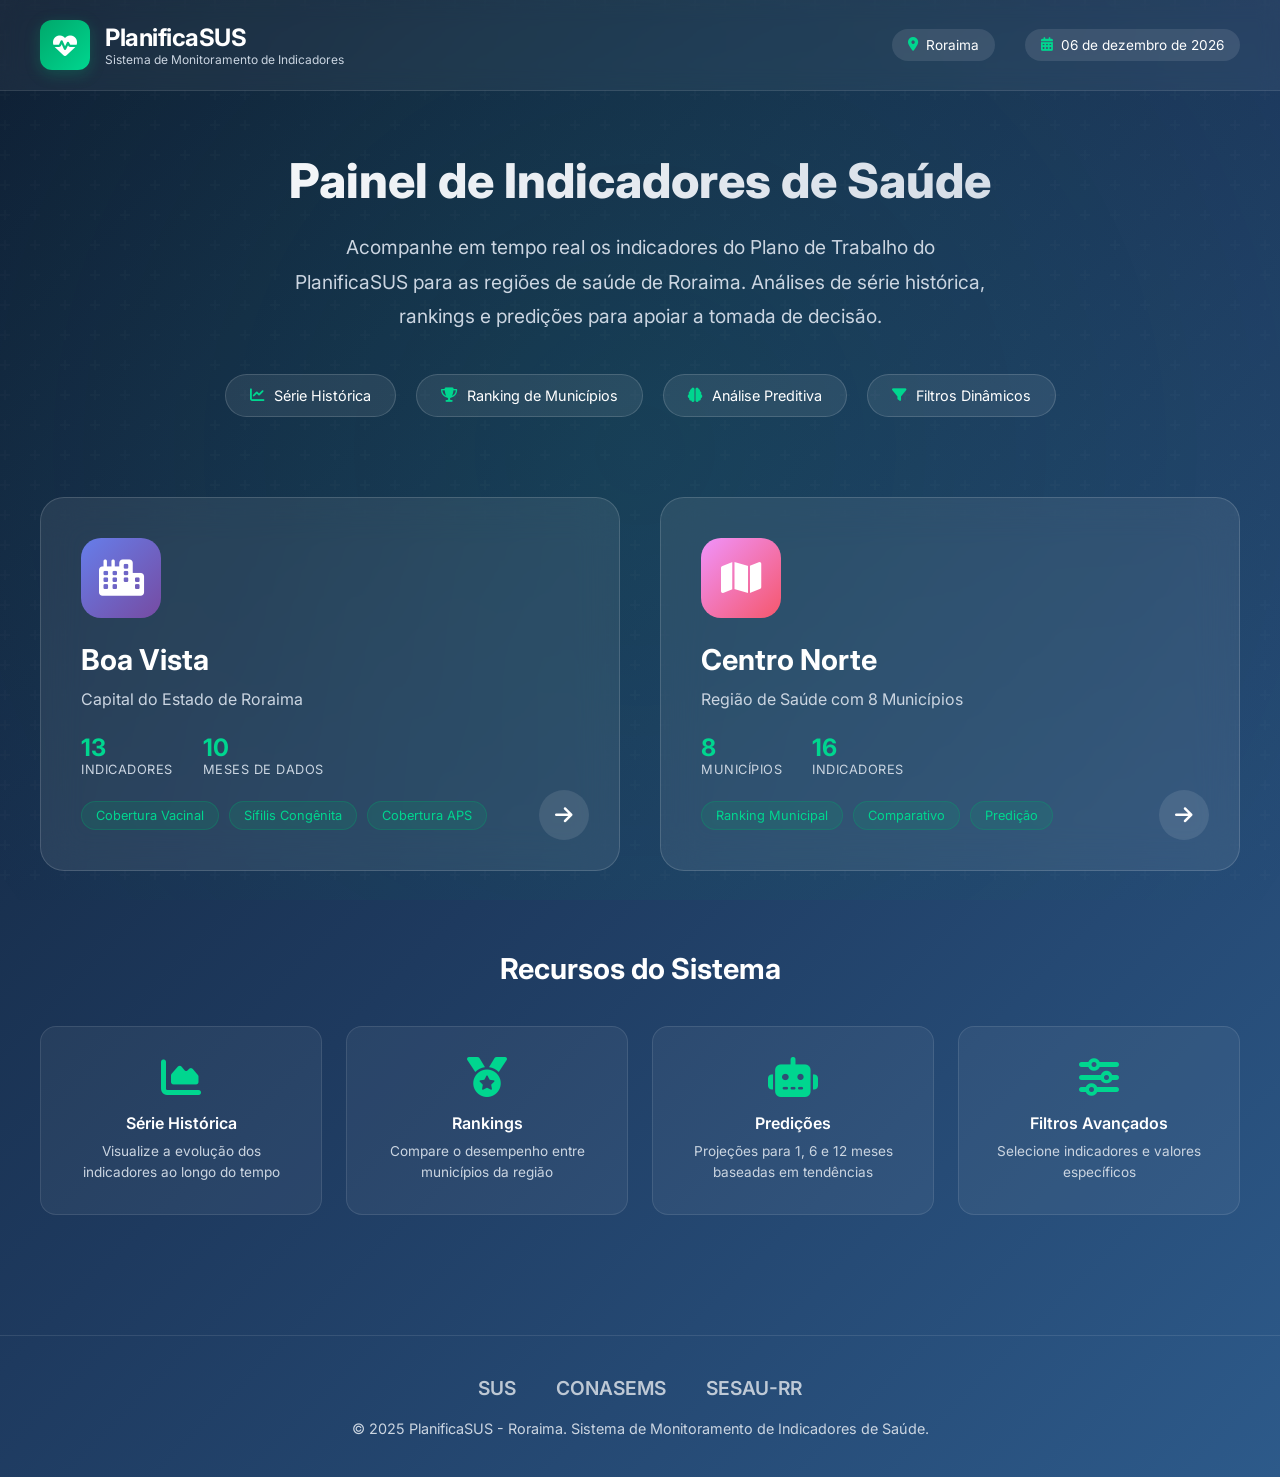
==== index.html @ 3f0791af "Add files via upload" ====
<!DOCTYPE html>
<html lang="pt-BR">
<head>
    <meta charset="UTF-8">
    <meta name="viewport" content="width=device-width, initial-scale=1.0">
    <title>PlanificaSUS - Roraima | Monitoramento de Indicadores</title>
    <link href="https://fonts.googleapis.com/css2?family=Inter:wght@300;400;500;600;700;800&display=swap" rel="stylesheet">
    <link rel="stylesheet" href="https://cdnjs.cloudflare.com/ajax/libs/font-awesome/6.4.0/css/all.min.css">
    <style>
        * {
            margin: 0;
            padding: 0;
            box-sizing: border-box;
        }

        :root {
            --primary: #1e3a5f;
            --primary-light: #2d5a8a;
            --primary-dark: #0f1f33;
            --accent: #00a86b;
            --accent-light: #00d68f;
            --gold: #d4a853;
            --white: #ffffff;
            --gray-50: #f8fafc;
            --gray-100: #f1f5f9;
            --gray-200: #e2e8f0;
            --gray-300: #cbd5e1;
            --gray-600: #475569;
            --gray-800: #1e293b;
        }

        body {
            font-family: 'Inter', sans-serif;
            background: linear-gradient(135deg, var(--primary-dark) 0%, var(--primary) 50%, var(--primary-light) 100%);
            min-height: 100vh;
            color: var(--white);
            overflow-x: hidden;
        }

        /* Animated Background */
        .bg-animation {
            position: fixed;
            top: 0;
            left: 0;
            width: 100%;
            height: 100%;
            z-index: 0;
            overflow: hidden;
        }

        .bg-animation::before {
            content: '';
            position: absolute;
            width: 200%;
            height: 200%;
            top: -50%;
            left: -50%;
            background: radial-gradient(circle, rgba(0, 168, 107, 0.1) 0%, transparent 50%);
            animation: pulse 15s ease-in-out infinite;
        }

        .bg-animation::after {
            content: '';
            position: absolute;
            width: 100%;
            height: 100%;
            background: url("data:image/svg+xml,%3Csvg width='60' height='60' viewBox='0 0 60 60' xmlns='http://www.w3.org/2000/svg'%3E%3Cg fill='none' fill-rule='evenodd'%3E%3Cg fill='%23ffffff' fill-opacity='0.03'%3E%3Cpath d='M36 34v-4h-2v4h-4v2h4v4h2v-4h4v-2h-4zm0-30V0h-2v4h-4v2h4v4h2V6h4V4h-4zM6 34v-4H4v4H0v2h4v4h2v-4h4v-2H6zM6 4V0H4v4H0v2h4v4h2V6h4V4H6z'/%3E%3C/g%3E%3C/g%3E%3C/svg%3E");
            opacity: 0.5;
        }

        @keyframes pulse {
            0%, 100% { transform: scale(1) rotate(0deg); }
            50% { transform: scale(1.1) rotate(180deg); }
        }

        /* Header */
        .header {
            position: relative;
            z-index: 10;
            padding: 20px 40px;
            display: flex;
            justify-content: space-between;
            align-items: center;
            background: rgba(255, 255, 255, 0.05);
            backdrop-filter: blur(10px);
            border-bottom: 1px solid rgba(255, 255, 255, 0.1);
        }

        .logo-container {
            display: flex;
            align-items: center;
            gap: 15px;
        }

        .logo-icon {
            width: 50px;
            height: 50px;
            background: linear-gradient(135deg, var(--accent) 0%, var(--accent-light) 100%);
            border-radius: 12px;
            display: flex;
            align-items: center;
            justify-content: center;
            font-size: 24px;
            box-shadow: 0 4px 15px rgba(0, 168, 107, 0.3);
        }

        .logo-text {
            display: flex;
            flex-direction: column;
        }

        .logo-text h1 {
            font-size: 1.5rem;
            font-weight: 700;
            letter-spacing: -0.5px;
        }

        .logo-text span {
            font-size: 0.75rem;
            color: var(--gray-300);
            font-weight: 400;
        }

        .header-info {
            display: flex;
            align-items: center;
            gap: 30px;
        }

        .header-badge {
            display: flex;
            align-items: center;
            gap: 8px;
            padding: 8px 16px;
            background: rgba(255, 255, 255, 0.1);
            border-radius: 20px;
            font-size: 0.85rem;
        }

        .header-badge i {
            color: var(--accent-light);
        }

        /* Main Content */
        .main-content {
            position: relative;
            z-index: 10;
            max-width: 1400px;
            margin: 0 auto;
            padding: 60px 40px;
        }

        .hero-section {
            text-align: center;
            margin-bottom: 80px;
        }

        .hero-section h2 {
            font-size: 3rem;
            font-weight: 800;
            margin-bottom: 20px;
            background: linear-gradient(135deg, var(--white) 0%, var(--gray-300) 100%);
            -webkit-background-clip: text;
            -webkit-text-fill-color: transparent;
            background-clip: text;
        }

        .hero-section p {
            font-size: 1.2rem;
            color: var(--gray-300);
            max-width: 700px;
            margin: 0 auto 40px;
            line-height: 1.8;
        }

        .hero-badges {
            display: flex;
            justify-content: center;
            gap: 20px;
            flex-wrap: wrap;
        }

        .hero-badge {
            display: flex;
            align-items: center;
            gap: 10px;
            padding: 12px 24px;
            background: rgba(255, 255, 255, 0.08);
            border: 1px solid rgba(255, 255, 255, 0.15);
            border-radius: 30px;
            font-size: 0.9rem;
            transition: all 0.3s ease;
        }

        .hero-badge:hover {
            background: rgba(255, 255, 255, 0.12);
            transform: translateY(-2px);
        }

        .hero-badge i {
            color: var(--accent-light);
        }

        /* Dashboard Cards */
        .dashboard-grid {
            display: grid;
            grid-template-columns: repeat(2, 1fr);
            gap: 40px;
            margin-bottom: 60px;
        }

        .dashboard-card {
            background: rgba(255, 255, 255, 0.08);
            backdrop-filter: blur(20px);
            border: 1px solid rgba(255, 255, 255, 0.15);
            border-radius: 24px;
            padding: 40px;
            transition: all 0.4s ease;
            cursor: pointer;
            position: relative;
            overflow: hidden;
        }

        .dashboard-card::before {
            content: '';
            position: absolute;
            top: 0;
            left: 0;
            right: 0;
            height: 4px;
            background: linear-gradient(90deg, var(--accent) 0%, var(--accent-light) 100%);
            opacity: 0;
            transition: opacity 0.3s ease;
        }

        .dashboard-card:hover {
            transform: translateY(-8px);
            background: rgba(255, 255, 255, 0.12);
            box-shadow: 0 25px 50px rgba(0, 0, 0, 0.3);
        }

        .dashboard-card:hover::before {
            opacity: 1;
        }

        .card-icon {
            width: 80px;
            height: 80px;
            border-radius: 20px;
            display: flex;
            align-items: center;
            justify-content: center;
            font-size: 36px;
            margin-bottom: 24px;
        }

        .card-capital .card-icon {
            background: linear-gradient(135deg, #667eea 0%, #764ba2 100%);
        }

        .card-regional .card-icon {
            background: linear-gradient(135deg, #f093fb 0%, #f5576c 100%);
        }

        .dashboard-card h3 {
            font-size: 1.8rem;
            font-weight: 700;
            margin-bottom: 12px;
        }

        .dashboard-card .subtitle {
            font-size: 1rem;
            color: var(--gray-300);
            margin-bottom: 24px;
        }

        .card-stats {
            display: flex;
            gap: 30px;
            margin-bottom: 24px;
        }

        .stat-item {
            display: flex;
            flex-direction: column;
        }

        .stat-value {
            font-size: 1.5rem;
            font-weight: 700;
            color: var(--accent-light);
        }

        .stat-label {
            font-size: 0.8rem;
            color: var(--gray-300);
            text-transform: uppercase;
            letter-spacing: 0.5px;
        }

        .card-features {
            display: flex;
            flex-wrap: wrap;
            gap: 10px;
        }

        .feature-tag {
            padding: 6px 14px;
            background: rgba(0, 168, 107, 0.15);
            border: 1px solid rgba(0, 168, 107, 0.3);
            border-radius: 20px;
            font-size: 0.8rem;
            color: var(--accent-light);
        }

        .card-arrow {
            position: absolute;
            bottom: 30px;
            right: 30px;
            width: 50px;
            height: 50px;
            background: rgba(255, 255, 255, 0.1);
            border-radius: 50%;
            display: flex;
            align-items: center;
            justify-content: center;
            font-size: 20px;
            transition: all 0.3s ease;
        }

        .dashboard-card:hover .card-arrow {
            background: var(--accent);
            transform: translateX(5px);
        }

        /* Features Section */
        .features-section {
            margin-top: 80px;
        }

        .features-section h3 {
            text-align: center;
            font-size: 1.8rem;
            font-weight: 700;
            margin-bottom: 40px;
        }

        .features-grid {
            display: grid;
            grid-template-columns: repeat(4, 1fr);
            gap: 24px;
        }

        .feature-card {
            background: rgba(255, 255, 255, 0.05);
            border: 1px solid rgba(255, 255, 255, 0.1);
            border-radius: 16px;
            padding: 30px;
            text-align: center;
            transition: all 0.3s ease;
        }

        .feature-card:hover {
            background: rgba(255, 255, 255, 0.08);
            transform: translateY(-4px);
        }

        .feature-card i {
            font-size: 2.5rem;
            color: var(--accent-light);
            margin-bottom: 16px;
        }

        .feature-card h4 {
            font-size: 1rem;
            font-weight: 600;
            margin-bottom: 8px;
        }

        .feature-card p {
            font-size: 0.85rem;
            color: var(--gray-300);
            line-height: 1.6;
        }

        /* Footer */
        .footer {
            position: relative;
            z-index: 10;
            text-align: center;
            padding: 40px;
            margin-top: 60px;
            border-top: 1px solid rgba(255, 255, 255, 0.1);
        }

        .footer p {
            color: var(--gray-300);
            font-size: 0.9rem;
        }

        .footer-logos {
            display: flex;
            justify-content: center;
            gap: 40px;
            margin-bottom: 20px;
            opacity: 0.7;
        }

        .footer-logos img {
            height: 40px;
            filter: brightness(0) invert(1);
        }

        /* Responsive */
        @media (max-width: 1024px) {
            .dashboard-grid {
                grid-template-columns: 1fr;
            }

            .features-grid {
                grid-template-columns: repeat(2, 1fr);
            }
        }

        @media (max-width: 768px) {
            .header {
                flex-direction: column;
                gap: 20px;
                padding: 20px;
            }

            .hero-section h2 {
                font-size: 2rem;
            }

            .main-content {
                padding: 40px 20px;
            }

            .features-grid {
                grid-template-columns: 1fr;
            }

            .card-stats {
                flex-direction: column;
                gap: 15px;
            }
        }
    </style>
</head>
<body>
    <div class="bg-animation"></div>

    <header class="header">
        <div class="logo-container">
            <div class="logo-icon">
                <i class="fas fa-heartbeat"></i>
            </div>
            <div class="logo-text">
                <h1>PlanificaSUS</h1>
                <span>Sistema de Monitoramento de Indicadores</span>
            </div>
        </div>
        <div class="header-info">
            <div class="header-badge">
                <i class="fas fa-map-marker-alt"></i>
                <span>Roraima</span>
            </div>
            <div class="header-badge">
                <i class="fas fa-calendar-alt"></i>
                <span id="current-date"></span>
            </div>
        </div>
    </header>

    <main class="main-content">
        <section class="hero-section">
            <h2>Painel de Indicadores de Saúde</h2>
            <p>
                Acompanhe em tempo real os indicadores do Plano de Trabalho do PlanificaSUS 
                para as regiões de saúde de Roraima. Análises de série histórica, rankings 
                e predições para apoiar a tomada de decisão.
            </p>
            <div class="hero-badges">
                <div class="hero-badge">
                    <i class="fas fa-chart-line"></i>
                    <span>Série Histórica</span>
                </div>
                <div class="hero-badge">
                    <i class="fas fa-trophy"></i>
                    <span>Ranking de Municípios</span>
                </div>
                <div class="hero-badge">
                    <i class="fas fa-brain"></i>
                    <span>Análise Preditiva</span>
                </div>
                <div class="hero-badge">
                    <i class="fas fa-filter"></i>
                    <span>Filtros Dinâmicos</span>
                </div>
            </div>
        </section>

        <section class="dashboard-grid">
            <div class="dashboard-card card-capital" onclick="window.location.href='dashboard_capital.html'">
                <div class="card-icon">
                    <i class="fas fa-city"></i>
                </div>
                <h3>Boa Vista</h3>
                <p class="subtitle">Capital do Estado de Roraima</p>
                <div class="card-stats">
                    <div class="stat-item">
                        <span class="stat-value" id="capital-indicadores">--</span>
                        <span class="stat-label">Indicadores</span>
                    </div>
                    <div class="stat-item">
                        <span class="stat-value" id="capital-meses">--</span>
                        <span class="stat-label">Meses de Dados</span>
                    </div>
                </div>
                <div class="card-features">
                    <span class="feature-tag">Cobertura Vacinal</span>
                    <span class="feature-tag">Sífilis Congênita</span>
                    <span class="feature-tag">Cobertura APS</span>
                </div>
                <div class="card-arrow">
                    <i class="fas fa-arrow-right"></i>
                </div>
            </div>

            <div class="dashboard-card card-regional" onclick="window.location.href='dashboard_regional.html'">
                <div class="card-icon">
                    <i class="fas fa-map"></i>
                </div>
                <h3>Centro Norte</h3>
                <p class="subtitle">Região de Saúde com 8 Municípios</p>
                <div class="card-stats">
                    <div class="stat-item">
                        <span class="stat-value" id="regional-municipios">8</span>
                        <span class="stat-label">Municípios</span>
                    </div>
                    <div class="stat-item">
                        <span class="stat-value" id="regional-indicadores">--</span>
                        <span class="stat-label">Indicadores</span>
                    </div>
                </div>
                <div class="card-features">
                    <span class="feature-tag">Ranking Municipal</span>
                    <span class="feature-tag">Comparativo</span>
                    <span class="feature-tag">Predição</span>
                </div>
                <div class="card-arrow">
                    <i class="fas fa-arrow-right"></i>
                </div>
            </div>
        </section>

        <section class="features-section">
            <h3>Recursos do Sistema</h3>
            <div class="features-grid">
                <div class="feature-card">
                    <i class="fas fa-chart-area"></i>
                    <h4>Série Histórica</h4>
                    <p>Visualize a evolução dos indicadores ao longo do tempo</p>
                </div>
                <div class="feature-card">
                    <i class="fas fa-medal"></i>
                    <h4>Rankings</h4>
                    <p>Compare o desempenho entre municípios da região</p>
                </div>
                <div class="feature-card">
                    <i class="fas fa-robot"></i>
                    <h4>Predições</h4>
                    <p>Projeções para 1, 6 e 12 meses baseadas em tendências</p>
                </div>
                <div class="feature-card">
                    <i class="fas fa-sliders-h"></i>
                    <h4>Filtros Avançados</h4>
                    <p>Selecione indicadores e valores específicos</p>
                </div>
            </div>
        </section>
    </main>

    <footer class="footer">
        <div class="footer-logos">
            <span style="font-size: 1.2rem; font-weight: 600;">SUS</span>
            <span style="font-size: 1.2rem; font-weight: 600;">CONASEMS</span>
            <span style="font-size: 1.2rem; font-weight: 600;">SESAU-RR</span>
        </div>
        <p>&copy; 2025 PlanificaSUS - Roraima. Sistema de Monitoramento de Indicadores de Saúde.</p>
    </footer>

    <script>
        // Set current date
        const options = { day: '2-digit', month: 'long', year: 'numeric' };
        document.getElementById('current-date').textContent = new Date().toLocaleDateString('pt-BR', options);

        // Load data stats
        fetch('dados.json')
            .then(response => response.json())
            .then(data => {
                // Capital stats
                const capitalData = data.capital.filter(d => d.Município);
                const capitalMeses = [...new Set(capitalData.map(d => d.Mês))].length;
                document.getElementById('capital-meses').textContent = capitalMeses;
                
                // Count indicators (numeric columns after Ano)
                const capitalIndicadores = data.headersCapital.filter(h => 
                    !['UF', 'Região de Saúde', 'Município', 'Código IBGE município', 'Mês', 'Ano', 'Esfera'].includes(h)
                ).length;
                document.getElementById('capital-indicadores').textContent = capitalIndicadores;

                // Regional stats
                const regionalIndicadores = data.headersCentroNorte.filter(h => 
                    !['UF', 'Região de Saúde', 'Município', 'Código IBGE município', 'Mês', 'Ano', 'Esfera'].includes(h)
                ).length;
                document.getElementById('regional-indicadores').textContent = regionalIndicadores;
            })
            .catch(err => console.error('Erro ao carregar dados:', err));
    </script>
</body>
</html>
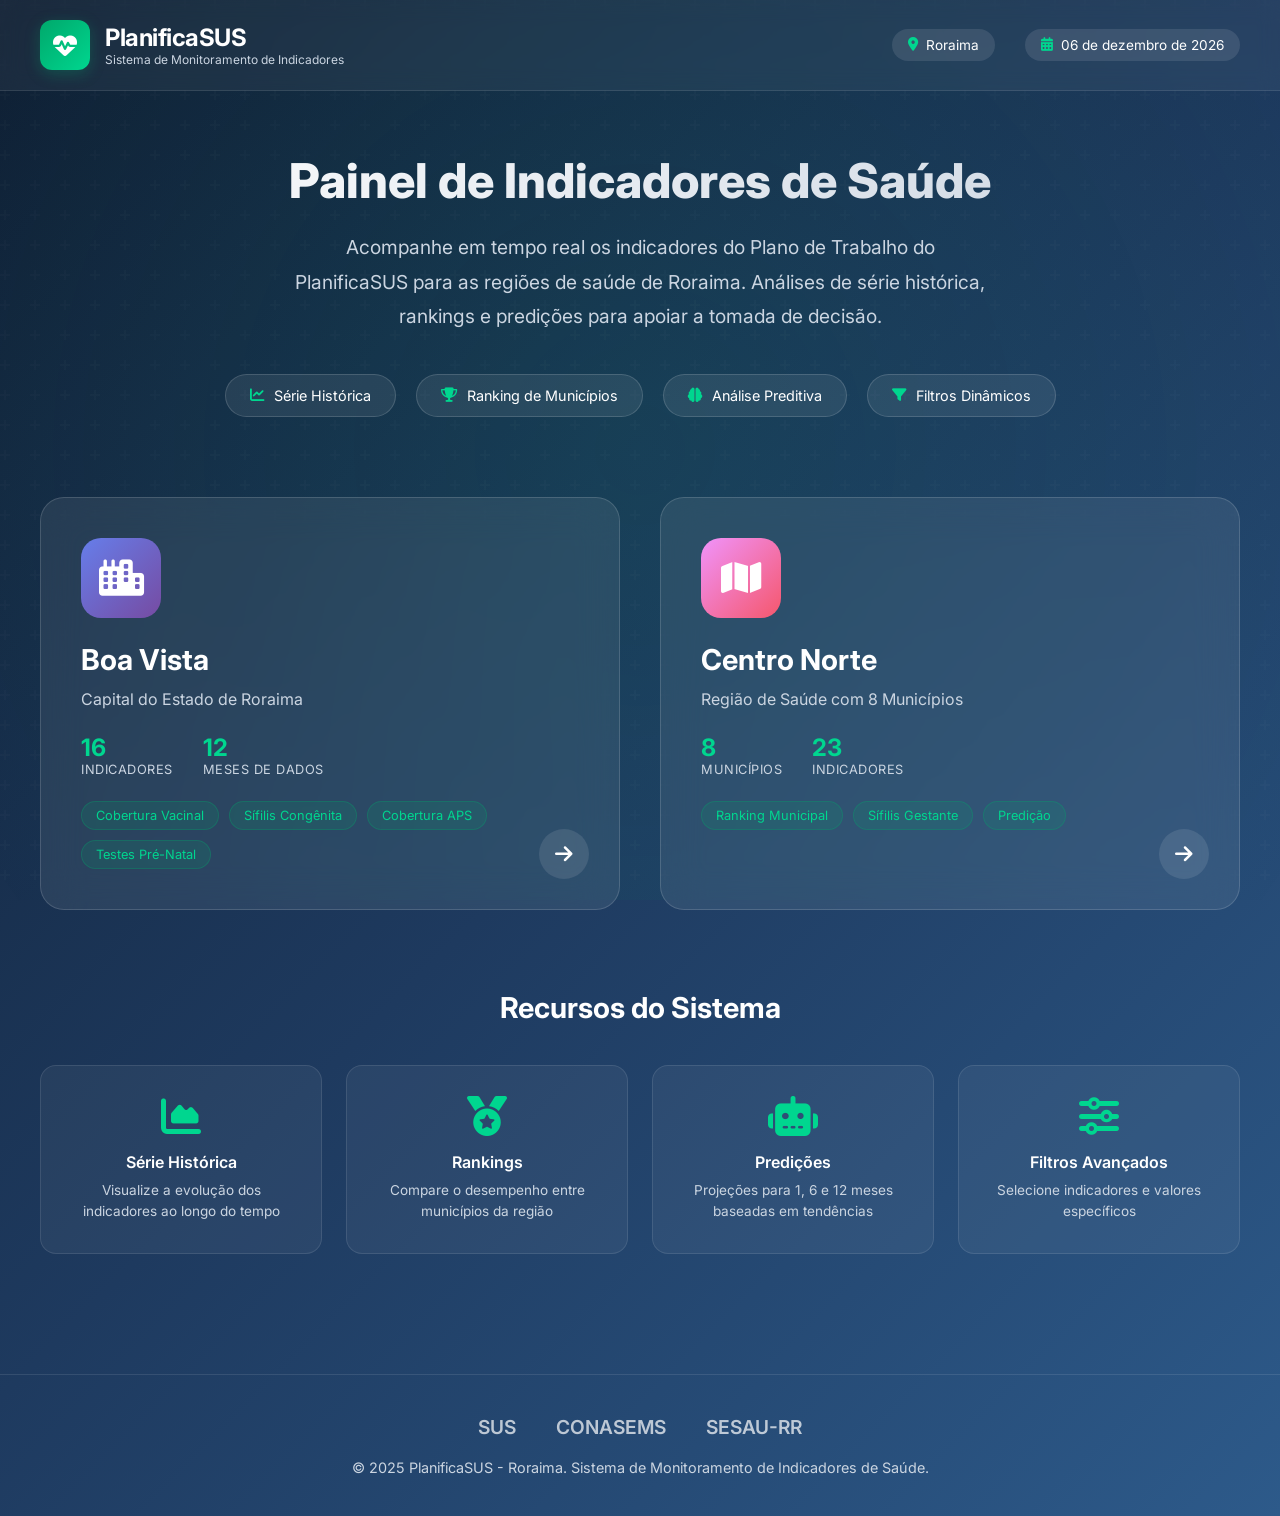
==== commit 98fe5f7d: "Add files via upload" ====
--- a/index.html
+++ b/index.html
@@ -522,6 +522,7 @@
                     <span class="feature-tag">Cobertura Vacinal</span>
                     <span class="feature-tag">Sífilis Congênita</span>
                     <span class="feature-tag">Cobertura APS</span>
+                    <span class="feature-tag">Testes Pré-Natal</span>
                 </div>
                 <div class="card-arrow">
                     <i class="fas fa-arrow-right"></i>
@@ -546,7 +547,7 @@
                 </div>
                 <div class="card-features">
                     <span class="feature-tag">Ranking Municipal</span>
-                    <span class="feature-tag">Comparativo</span>
+                    <span class="feature-tag">Sífilis Gestante</span>
                     <span class="feature-tag">Predição</span>
                 </div>
                 <div class="card-arrow">
@@ -591,33 +592,31 @@
         <p>&copy; 2025 PlanificaSUS - Roraima. Sistema de Monitoramento de Indicadores de Saúde.</p>
     </footer>
 
+    <script src="dados.js"></script>
     <script>
         // Set current date
         const options = { day: '2-digit', month: 'long', year: 'numeric' };
         document.getElementById('current-date').textContent = new Date().toLocaleDateString('pt-BR', options);
 
         // Load data stats
-        fetch('dados.json')
-            .then(response => response.json())
-            .then(data => {
-                // Capital stats
-                const capitalData = data.capital.filter(d => d.Município);
-                const capitalMeses = [...new Set(capitalData.map(d => d.Mês))].length;
-                document.getElementById('capital-meses').textContent = capitalMeses;
-                
-                // Count indicators (numeric columns after Ano)
-                const capitalIndicadores = data.headersCapital.filter(h => 
-                    !['UF', 'Região de Saúde', 'Município', 'Código IBGE município', 'Mês', 'Ano', 'Esfera'].includes(h)
-                ).length;
-                document.getElementById('capital-indicadores').textContent = capitalIndicadores;
-
-                // Regional stats
-                const regionalIndicadores = data.headersCentroNorte.filter(h => 
-                    !['UF', 'Região de Saúde', 'Município', 'Código IBGE município', 'Mês', 'Ano', 'Esfera'].includes(h)
-                ).length;
-                document.getElementById('regional-indicadores').textContent = regionalIndicadores;
-            })
-            .catch(err => console.error('Erro ao carregar dados:', err));
+        try {
+            const data = DADOS_RR;
+            // Capital stats - filter valid records
+            const capitalData = data.capital.filter(d => d.Município && d.Ano && d.Mês);
+            const capitalMeses = [...new Set(capitalData.map(d => d.Mês?.trim()).filter(Boolean))].length;
+            document.getElementById('capital-meses').textContent = capitalMeses;
+
+            // Count unique indicators (exclude metadata columns)
+            const excludedCols = ['UF', 'Região de Saúde', 'Município', 'Código IBGE município', 'Mês', 'Ano', 'Esfera'];
+            const capitalIndicadores = [...new Set(data.headersCapital)].filter(h => !excludedCols.includes(h)).length;
+            document.getElementById('capital-indicadores').textContent = capitalIndicadores;
+
+            // Regional stats
+            const regionalIndicadores = [...new Set(data.headersCentroNorte)].filter(h => !excludedCols.includes(h)).length;
+            document.getElementById('regional-indicadores').textContent = regionalIndicadores;
+        } catch (err) {
+            console.error('Erro ao carregar dados:', err);
+        }
     </script>
 </body>
 </html>
